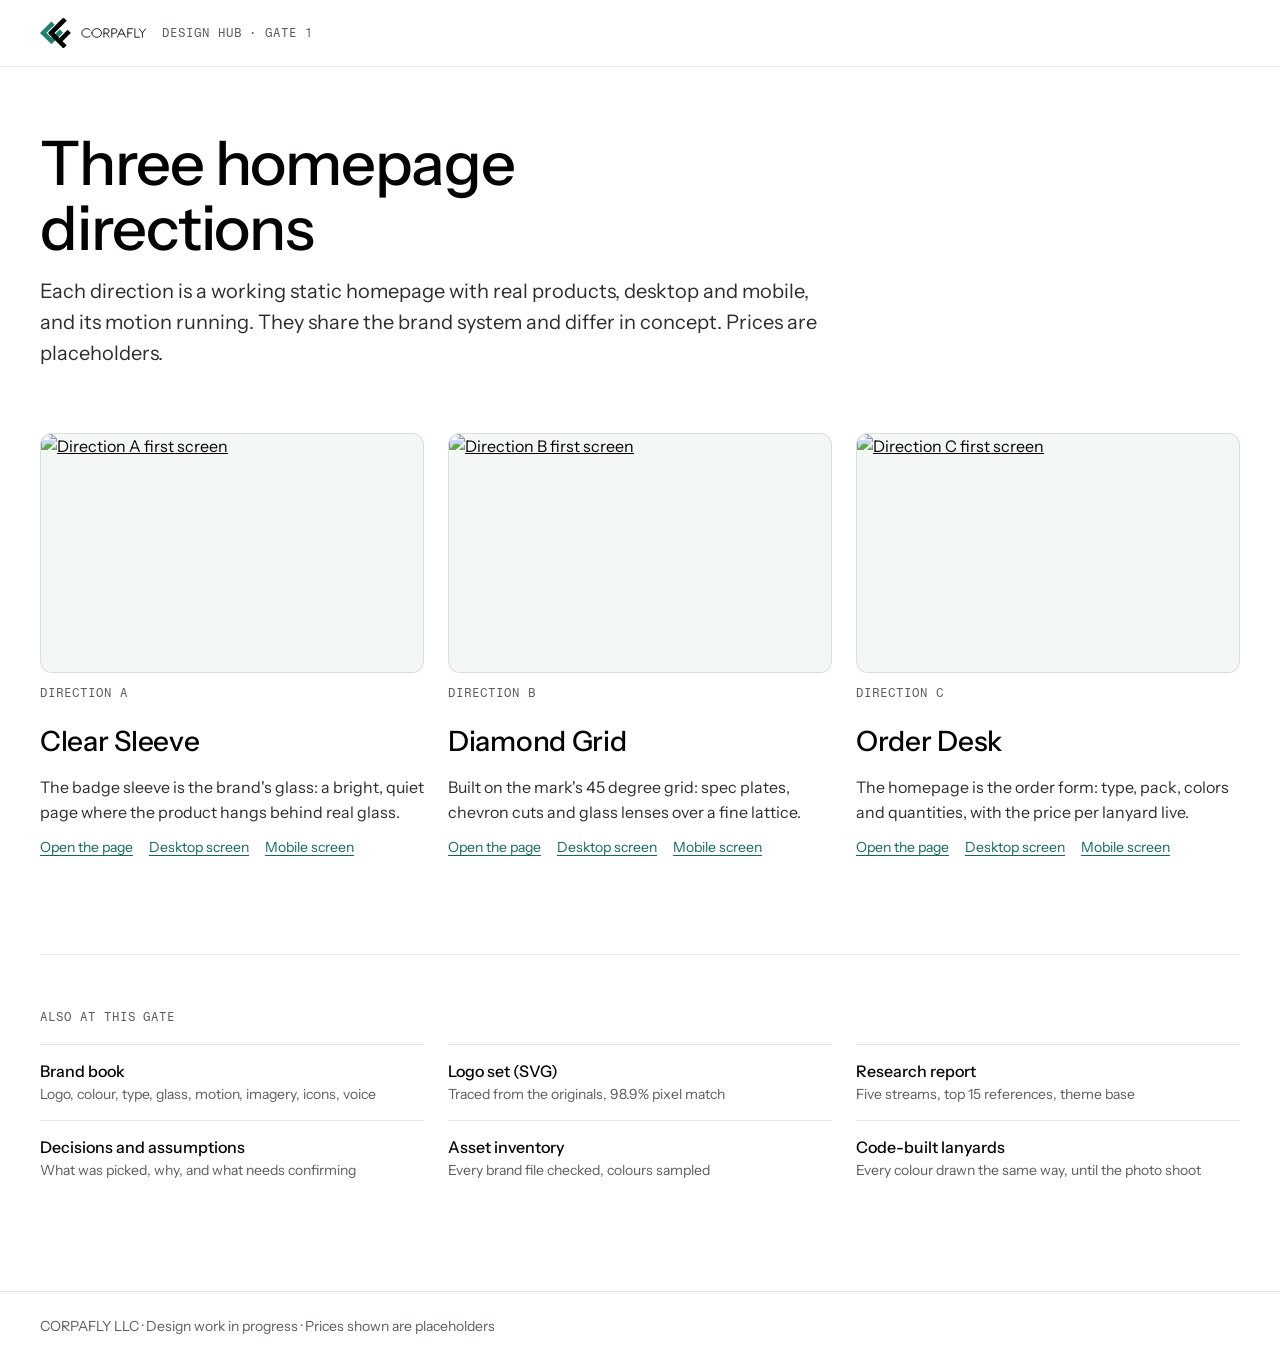
==== index.html @ c6120989 "Add GitHub Pages hub and prototypes README; fix brand book contrast - index.html: Gate 1 hub linking" ====
<!doctype html>
<html lang="en">
<head>
<meta charset="utf-8">
<meta name="viewport" content="width=device-width, initial-scale=1">
<title>Corpafly Design Hub</title>
<meta name="description" content="Corpafly store design: three homepage directions for Gate 1, the brand book, the logo set and the research.">
<meta name="robots" content="noindex">
<link rel="icon" href="brand/logo/favicon.svg" type="image/svg+xml">
<link rel="stylesheet" href="prototypes/shared/fonts/fonts.css">
<link rel="stylesheet" href="prototypes/shared/tokens.css">
<style>
  * { box-sizing: border-box; }
  body { margin: 0; background: var(--bg); color: var(--ink); font: 400 16px/1.55 "Instrument Sans", system-ui, sans-serif; -webkit-font-smoothing: antialiased; }
  a { color: inherit; }
  .wrap { max-width: var(--maxw); margin: 0 auto; padding: 0 var(--gutter); }
  header.top { border-bottom: 1px solid var(--line); }
  header.top .wrap { display: flex; align-items: center; gap: 16px; padding-top: 18px; padding-bottom: 18px; }
  header.top img { height: 30px; width: auto; }
  .label { font: 400 12px/1.4 "Fragment Mono", ui-monospace, monospace; letter-spacing: .08em; text-transform: uppercase; color: var(--muted); }
  h1 { font-size: var(--fs-3xl); font-weight: 500; letter-spacing: -0.02em; line-height: 1.05; margin: var(--s-8) 0 var(--s-4); max-width: 16ch; }
  .lede { font-size: var(--fs-lg); color: var(--ink-2); max-width: 60ch; margin: 0 0 var(--s-8); }
  .dirs { display: grid; grid-template-columns: repeat(3, minmax(0, 1fr)); gap: var(--s-5); }
  @media (max-width: 900px) { .dirs { grid-template-columns: minmax(0, 1fr); } }
  .dir { display: grid; gap: var(--s-3); align-content: start; }
  .dir .shot { display: block; aspect-ratio: 16 / 10; border-radius: var(--r-md); overflow: hidden; border: 1px solid var(--line); background: var(--n-50); }
  .dir .shot img { width: 100%; height: 100%; object-fit: cover; object-position: top; display: block; }
  .dir h2 { margin: 6px 0 0; font-size: var(--fs-xl); font-weight: 500; letter-spacing: -0.01em; }
  .dir p { margin: 0; color: var(--ink-2); }
  .dir .links { display: flex; flex-wrap: wrap; gap: 6px 16px; font-size: var(--fs-sm); }
  .dir .links a { color: var(--accent-ink); text-underline-offset: 3px; }
  .dir.rec .shot { outline: 2px solid var(--cf-teal); outline-offset: 3px; }
  .rec-tag { display: inline-block; margin-left: 8px; padding: 2px 8px; border-radius: var(--r-pill); background: var(--cf-teal); color: #fff; font: 500 11px "Fragment Mono", monospace; letter-spacing: .06em; text-transform: uppercase; vertical-align: middle; }
  section.more { border-top: 1px solid var(--line); margin-top: var(--s-9); padding: var(--s-7) 0 var(--s-9); }
  .more ul { list-style: none; padding: 0; margin: var(--s-4) 0 0; display: grid; grid-template-columns: repeat(3, minmax(0, 1fr)); gap: 0 var(--s-5); }
  @media (max-width: 900px) { .more ul { grid-template-columns: minmax(0, 1fr); } }
  .more li { border-top: 1px solid var(--line); padding: 14px 0; }
  .more li a { font-weight: 500; text-decoration: none; }
  .more li a:hover { color: var(--accent-ink); text-decoration: underline; }
  .more li span { display: block; color: var(--muted); font-size: var(--fs-sm); }
  footer { border-top: 1px solid var(--line); padding: var(--s-5) 0; color: var(--muted); font-size: var(--fs-sm); }
</style>
</head>
<body>
<header class="top">
  <div class="wrap">
    <img src="brand/logo/corpafly-lockup-small.svg" alt="Corpafly" width="104" height="30">
    <span class="label">Design hub · Gate 1</span>
  </div>
</header>
<main class="wrap">
  <h1>Three homepage directions</h1>
  <p class="lede">Each direction is a working static homepage with real products, desktop and mobile, and its motion running. They share the brand system and differ in concept. Prices are placeholders.</p>

  <div class="dirs">
    <article class="dir" id="dir-a">
      <a class="shot" href="prototypes/direction-a/"><img src="prototypes/screens/direction-a-1440-fold.png" alt="Direction A first screen" loading="lazy" width="1440" height="900"></a>
      <span class="label">Direction A</span>
      <h2>Clear Sleeve</h2>
      <p data-blurb>The badge sleeve is the brand's glass: a bright, quiet page where the product hangs behind real glass.</p>
      <p class="links"><a href="prototypes/direction-a/">Open the page</a><a href="prototypes/screens/direction-a-1440.jpg">Desktop screen</a><a href="prototypes/screens/direction-a-390.jpg">Mobile screen</a></p>
    </article>
    <article class="dir" id="dir-b">
      <a class="shot" href="prototypes/direction-b/"><img src="prototypes/screens/direction-b-1440-fold.png" alt="Direction B first screen" loading="lazy" width="1440" height="900"></a>
      <span class="label">Direction B</span>
      <h2>Diamond Grid</h2>
      <p data-blurb>Built on the mark's 45 degree grid: spec plates, chevron cuts and glass lenses over a fine lattice.</p>
      <p class="links"><a href="prototypes/direction-b/">Open the page</a><a href="prototypes/screens/direction-b-1440.jpg">Desktop screen</a><a href="prototypes/screens/direction-b-390.jpg">Mobile screen</a></p>
    </article>
    <article class="dir" id="dir-c">
      <a class="shot" href="prototypes/direction-c/"><img src="prototypes/screens/direction-c-1440-fold.png" alt="Direction C first screen" loading="lazy" width="1440" height="900"></a>
      <span class="label">Direction C</span>
      <h2>Order Desk</h2>
      <p data-blurb>The homepage is the order form: type, pack, colors and quantities, with the price per lanyard live.</p>
      <p class="links"><a href="prototypes/direction-c/">Open the page</a><a href="prototypes/screens/direction-c-1440.jpg">Desktop screen</a><a href="prototypes/screens/direction-c-390.jpg">Mobile screen</a></p>
    </article>
  </div>

  <section class="more">
    <span class="label">Also at this gate</span>
    <ul>
      <li><a href="brand/brand-book.html">Brand book</a><span>Logo, colour, type, glass, motion, imagery, icons, voice</span></li>
      <li><a href="https://github.com/MuneebHash/Corpafly-theme/blob/main/brand/logo/README.md">Logo set (SVG)</a><span>Traced from the originals, 98.9% pixel match</span></li>
      <li><a href="https://github.com/MuneebHash/Corpafly-theme/blob/main/research/REPORT.md">Research report</a><span>Five streams, top 15 references, theme base</span></li>
      <li><a href="https://github.com/MuneebHash/Corpafly-theme/blob/main/DECISIONS.md">Decisions and assumptions</a><span>What was picked, why, and what needs confirming</span></li>
      <li><a href="https://github.com/MuneebHash/Corpafly-theme/blob/main/brand/INVENTORY.md">Asset inventory</a><span>Every brand file checked, colours sampled</span></li>
      <li><a href="prototypes/shared/lanyard-demo.html">Code-built lanyards</a><span>Every colour drawn the same way, until the photo shoot</span></li>
    </ul>
  </section>
</main>
<footer><div class="wrap">CORPAFLY LLC · Design work in progress · Prices shown are placeholders</div></footer>
</body>
</html>
---- prototypes/shared/fonts/fonts.css ----
/* Self-hosted fonts for the Corpafly prototypes. All SIL Open Font License 1.1 (licence files in this folder).
   Latin subset WOFF2 from Google Fonts. Declaring a face does not download it: each page only pulls what it uses.
   Faces that are another company's identity type (Red Hat, IBM Plex, Mona Sans, Geist) are deliberately not used. */

/* Direction A: Instrument Sans (headlines and UI; width axis 75-100%), Fragment Mono (prices, specs) */
@font-face { font-family: "Instrument Sans"; src: url("instrument-sans.woff2") format("woff2"); font-weight: 400 700; font-stretch: 75% 100%; font-style: normal; font-display: swap; }
@font-face { font-family: "Instrument Sans"; src: url("instrument-sans-italic.woff2") format("woff2"); font-weight: 400 700; font-stretch: 75% 100%; font-style: italic; font-display: swap; }
@font-face { font-family: "Fragment Mono"; src: url("fragment-mono.woff2") format("woff2"); font-weight: 400; font-style: normal; font-display: swap; }
@font-face { font-family: "Fragment Mono"; src: url("fragment-mono-italic.woff2") format("woff2"); font-weight: 400; font-style: italic; font-display: swap; }

/* Direction B: Archivo (width axis 62-125%: expanded light headlines, normal-width body), Martian Mono (spec plates) */
@font-face { font-family: "Archivo"; src: url("archivo.woff2") format("woff2"); font-weight: 100 900; font-stretch: 62% 125%; font-style: normal; font-display: swap; }
@font-face { font-family: "Archivo"; src: url("archivo-italic.woff2") format("woff2"); font-weight: 100 900; font-stretch: 62% 125%; font-style: italic; font-display: swap; }
@font-face { font-family: "Martian Mono"; src: url("martian-mono.woff2") format("woff2"); font-weight: 100 800; font-stretch: 75% 112.5%; font-style: normal; font-display: swap; }

/* Direction C: Atkinson Hyperlegible Next (everything), Atkinson Hyperlegible Mono (quantities, totals) */
@font-face { font-family: "Atkinson Hyperlegible Next"; src: url("atkinson-hyperlegible-next.woff2") format("woff2"); font-weight: 200 800; font-style: normal; font-display: swap; }
@font-face { font-family: "Atkinson Hyperlegible Next"; src: url("atkinson-hyperlegible-next-italic.woff2") format("woff2"); font-weight: 200 800; font-style: italic; font-display: swap; }
@font-face { font-family: "Atkinson Hyperlegible Mono"; src: url("atkinson-hyperlegible-mono.woff2") format("woff2"); font-weight: 200 800; font-style: normal; font-display: swap; }
---- prototypes/shared/tokens.css ----
/* Corpafly design tokens, shared by every prototype and later by the theme.
   Colour values: brand teal and black are sampled from the logo files; ramps are built in OKLCH on the teal hue (178)
   so tints stay in the same family. Contrast pairs that pass WCAG 2.2 AA are noted where it matters. */

@property --strap { syntax: "<color>"; inherits: true; initial-value: #1F1F1F; }

:root {
  /* ---- Core brand ---- */
  --cf-teal: #1E806F;   /* logo C. 4.80:1 on white: AA for text on pure white only */
  --cf-black: #050301;  /* logo F */
  --cf-white: #FFFFFF;

  /* ---- Teal ramp ---- */
  --teal-50: #EFFAF7;  --teal-100: #DEF2ED; --teal-200: #BCE5DB; --teal-300: #8DCDBE; --teal-400: #58AA98;
  --teal-500: #1E806F; --teal-600: #106A5B; --teal-700: #045448; --teal-800: #013F35; --teal-900: #022B24; --teal-950: #021814;

  /* ---- Glass neutrals: cool greys with a trace of the teal hue, like the edge of float glass ---- */
  --n-0: #FFFFFF;  --n-25: #F9FCFB;  --n-50: #F3F7F6;  --n-100: #E9EEED; --n-200: #DADFDE; --n-300: #C3C9C7;
  --n-400: #9CA3A1; --n-500: #777D7C; --n-600: #595F5D; --n-700: #414645; --n-800: #2A2F2E; --n-900: #171C1B; --n-950: #0A0E0D;

  /* ---- Product strap colours. Black and blue sampled from product photos; the rest approximate until photos exist ---- */
  --strap-black: #1F1F1F; --strap-blue: #1E45A8; --strap-green: #1F7A45;
  --strap-red: #C42B2B;   --strap-yellow: #F2C12E; --strap-purple: #5E2D8C;

  /* ---- Semantic colours (light surfaces) ---- */
  --bg: var(--n-0);
  --surface: var(--n-50);
  --surface-2: var(--n-100);
  --ink: var(--cf-black);          /* 20.6:1 on white */
  --ink-2: var(--n-800);
  --muted: var(--n-600);           /* 6.0:1 on n-50. n-500 is for large text only */
  --line: rgba(5, 3, 1, 0.10);
  --line-strong: rgba(5, 3, 1, 0.22);
  --accent: var(--cf-teal);        /* fills, selected states, focus. Teal is a signal, not a surface */
  --accent-ink: var(--teal-600);   /* teal text on any tinted surface (6.0:1 on n-50) */
  --on-accent: #FFFFFF;
  --focus-ring: 0 0 0 2px var(--bg), 0 0 0 4px var(--cf-teal);

  /* ---- Type scale (fluid, 390 px to 1440 px) ---- */
  --fs-xs: 0.75rem;
  --fs-sm: 0.875rem;
  --fs-md: 1rem;
  --fs-lg: clamp(1.125rem, 1.05rem + 0.3vw, 1.25rem);
  --fs-xl: clamp(1.375rem, 1.2rem + 0.7vw, 1.75rem);
  --fs-2xl: clamp(1.75rem, 1.4rem + 1.5vw, 2.75rem);
  --fs-3xl: clamp(2.25rem, 1.6rem + 2.8vw, 4.25rem);
  --fs-4xl: clamp(2.75rem, 1.8rem + 4.2vw, 6rem);

  /* ---- Space (4 px base) ---- */
  --s-1: 4px; --s-2: 8px; --s-3: 12px; --s-4: 16px; --s-5: 24px; --s-6: 32px; --s-7: 48px; --s-8: 64px; --s-9: 96px; --s-10: 128px;
  --gutter: clamp(16px, 4vw, 40px);
  --maxw: 1320px;

  /* ---- Radius: small and consistent. Pills only for chips and steppers ---- */
  --r-xs: 4px; --r-sm: 8px; --r-md: 12px; --r-lg: 18px; --r-xl: 26px; --r-pill: 999px;

  /* ---- Shadows: one light source, top left ---- */
  --shadow-1: 0 1px 1px rgba(5, 3, 1, 0.04), 0 2px 6px -2px rgba(5, 3, 1, 0.08);
  --shadow-2: 0 1px 1px rgba(5, 3, 1, 0.04), 0 10px 24px -10px rgba(5, 3, 1, 0.16);
  --shadow-3: 0 2px 2px rgba(5, 3, 1, 0.04), 0 24px 48px -20px rgba(5, 3, 1, 0.24);

  /* ---- Glass material (research/01-glass-motion.md, section 3) ----
     Tint floors are worst-case: ink text needs >= 72% white behind it even over pure black,
     white text needs >= 62% ink even over pure white. Cost grows with glass AREA, not blur radius. */
  --glass-blur: 16px;                                 /* 12px under 768px, 24px for drawer and quick-view */
  --glass-saturate: 150%;
  /* light glass */
  --glass-tint: rgba(255, 255, 255, 0.56);            /* chrome over known content, or icon-only */
  --glass-tint-strong: rgba(255, 255, 255, 0.72);     /* any text over content that can scroll behind */
  --glass-edge: rgba(255, 255, 255, 0.55);            /* 1 px rim */
  --glass-hairline: rgba(5, 3, 1, 0.06);              /* outer line that separates glass from white pages */
  --glass-highlight: inset 0 1px 0 rgba(255, 255, 255, 0.70);
  --glass-fallback: rgba(255, 255, 255, 0.94);        /* no backdrop-filter */
  /* dark glass */
  --glass-dark-tint: rgba(5, 3, 1, 0.50);
  --glass-dark-tint-strong: rgba(5, 3, 1, 0.64);      /* white text */
  --glass-dark-edge: rgba(255, 255, 255, 0.14);
  --glass-dark-highlight: inset 0 1px 0 rgba(255, 255, 255, 0.12);
  --glass-dark-fallback: rgba(5, 3, 1, 0.92);

  /* ---- Motion (research/01-glass-motion.md). Animate transform and opacity only ---- */
  --dur-press: 100ms;   /* press feedback (buttons scale to 0.98) */
  --dur-quick: 160ms;   /* hover, small state changes */
  --dur-ui: 240ms;      /* menus, popovers, price changes */
  --dur-panel: 320ms;   /* drawers in (out: 200ms) */
  --dur-enter: 480ms;   /* first-view reveals: rise 12px + fade, 40ms stagger, 4 items max */
  --dur-hero: 800ms;    /* the one hero product moment */
  --ease-standard: cubic-bezier(0.2, 0, 0, 1);      /* state changes */
  --ease-out: cubic-bezier(0.05, 0.7, 0.1, 1);      /* entrances: fast start, long settle */
  --ease-in: cubic-bezier(0.3, 0, 0.8, 0.15);       /* exits */
  --ease-ui: cubic-bezier(0.2, 0, 0.38, 0.9);       /* small productive UI changes */
  --ease-spring: linear(0, 0.22 7%, 0.69 18%, 1.03 31%, 1.1 38%, 1.07 46%, 1 58%, 0.99 70%, 1);  /* one soft overshoot */

  --z-header: 50; --z-drawer: 80; --z-toast: 90;
}

/* ---------- Glass utilities ----------
   Solid-first: the fallback is the default, live glass is the enhancement. Add .glass--text when text sits on it.
   Never nest glass inside glass, never animate the blur, max three glass layers on screen. */
.glass, .glass-dark { position: relative; }
.glass {
  background: var(--glass-fallback);
  border: 1px solid var(--glass-edge);
  box-shadow: var(--glass-highlight), 0 0 0 1px var(--glass-hairline), 0 8px 24px rgba(5, 3, 1, 0.08);
}
.glass-dark {
  color: #fff;
  background: var(--glass-dark-fallback);
  border: 1px solid var(--glass-dark-edge);
  box-shadow: var(--glass-dark-highlight), 0 8px 24px rgba(5, 3, 1, 0.18);
}
@supports (backdrop-filter: blur(1px)) or (-webkit-backdrop-filter: blur(1px)) {
  .glass, .glass-dark {
    -webkit-backdrop-filter: blur(var(--glass-blur)) saturate(var(--glass-saturate));
    backdrop-filter: blur(var(--glass-blur)) saturate(var(--glass-saturate));
  }
  .glass { background: var(--glass-tint); }
  .glass.glass--text { background: var(--glass-tint-strong); }
  .glass-dark { background: var(--glass-dark-tint); }
  .glass-dark.glass--text { background: var(--glass-dark-tint-strong); }
}
@media (max-width: 767px) { :root { --glass-blur: 12px; } }
/* Less transparency or more contrast requested: solid surfaces with an ink border.
   (Safari ignores prefers-reduced-transparency; prefers-contrast works everywhere.) */
@media (prefers-reduced-transparency: reduce), (prefers-contrast: more) {
  .glass, .glass-dark { -webkit-backdrop-filter: none; backdrop-filter: none; }
  .glass, .glass.glass--text { background: #fff; border-color: var(--cf-black); }
  .glass-dark, .glass-dark.glass--text { background: var(--cf-black); border-color: #fff; }
}
@media (forced-colors: active) {
  .glass, .glass-dark { -webkit-backdrop-filter: none; backdrop-filter: none; background: Canvas; border: 1px solid CanvasText; }
}

/* ---------- Shared basics ---------- */
:where(a, button, input, select, textarea, summary, [tabindex]):focus-visible {
  outline: 2px solid var(--cf-teal);
  outline-offset: 2px;
}
.visually-hidden {
  position: absolute !important; width: 1px; height: 1px; padding: 0; margin: -1px;
  overflow: hidden; clip: rect(0 0 0 0); white-space: nowrap; border: 0;
}
.skip-link {
  position: absolute; left: var(--s-4); top: -100px; z-index: 100; padding: var(--s-3) var(--s-4);
  background: var(--ink); color: #fff; border-radius: var(--r-sm); text-decoration: none;
}
.skip-link:focus { top: var(--s-4); }

/* A swatch always carries a hairline ring: yellow is 1.7:1 on white and black disappears on dark. */
.swatch-dot {
  display: inline-block; width: 1em; height: 1em; border-radius: 50%;
  background: var(--strap); box-shadow: inset 0 0 0 1px rgba(5, 3, 1, 0.18), inset 0 1px 1px rgba(255, 255, 255, 0.25);
}

/* Placeholder label for anything not yet confirmed (prices, specs, photos). */
.ph-tag {
  display: inline-flex; align-items: center; gap: 4px; padding: 1px 6px; border-radius: var(--r-pill);
  font: 500 10px/1.6 ui-monospace, monospace; letter-spacing: 0.06em; text-transform: uppercase;
  color: #6B4E00; background: #FFF3CC; border: 1px dashed #C99A00; vertical-align: middle; white-space: nowrap;
}

/* Functional icons (icons.svg sprite, Phosphor, MIT). Icons never stand alone as section markers. */
.icon { width: 1.25em; height: 1.25em; fill: currentColor; flex: none; vertical-align: -0.2em; }
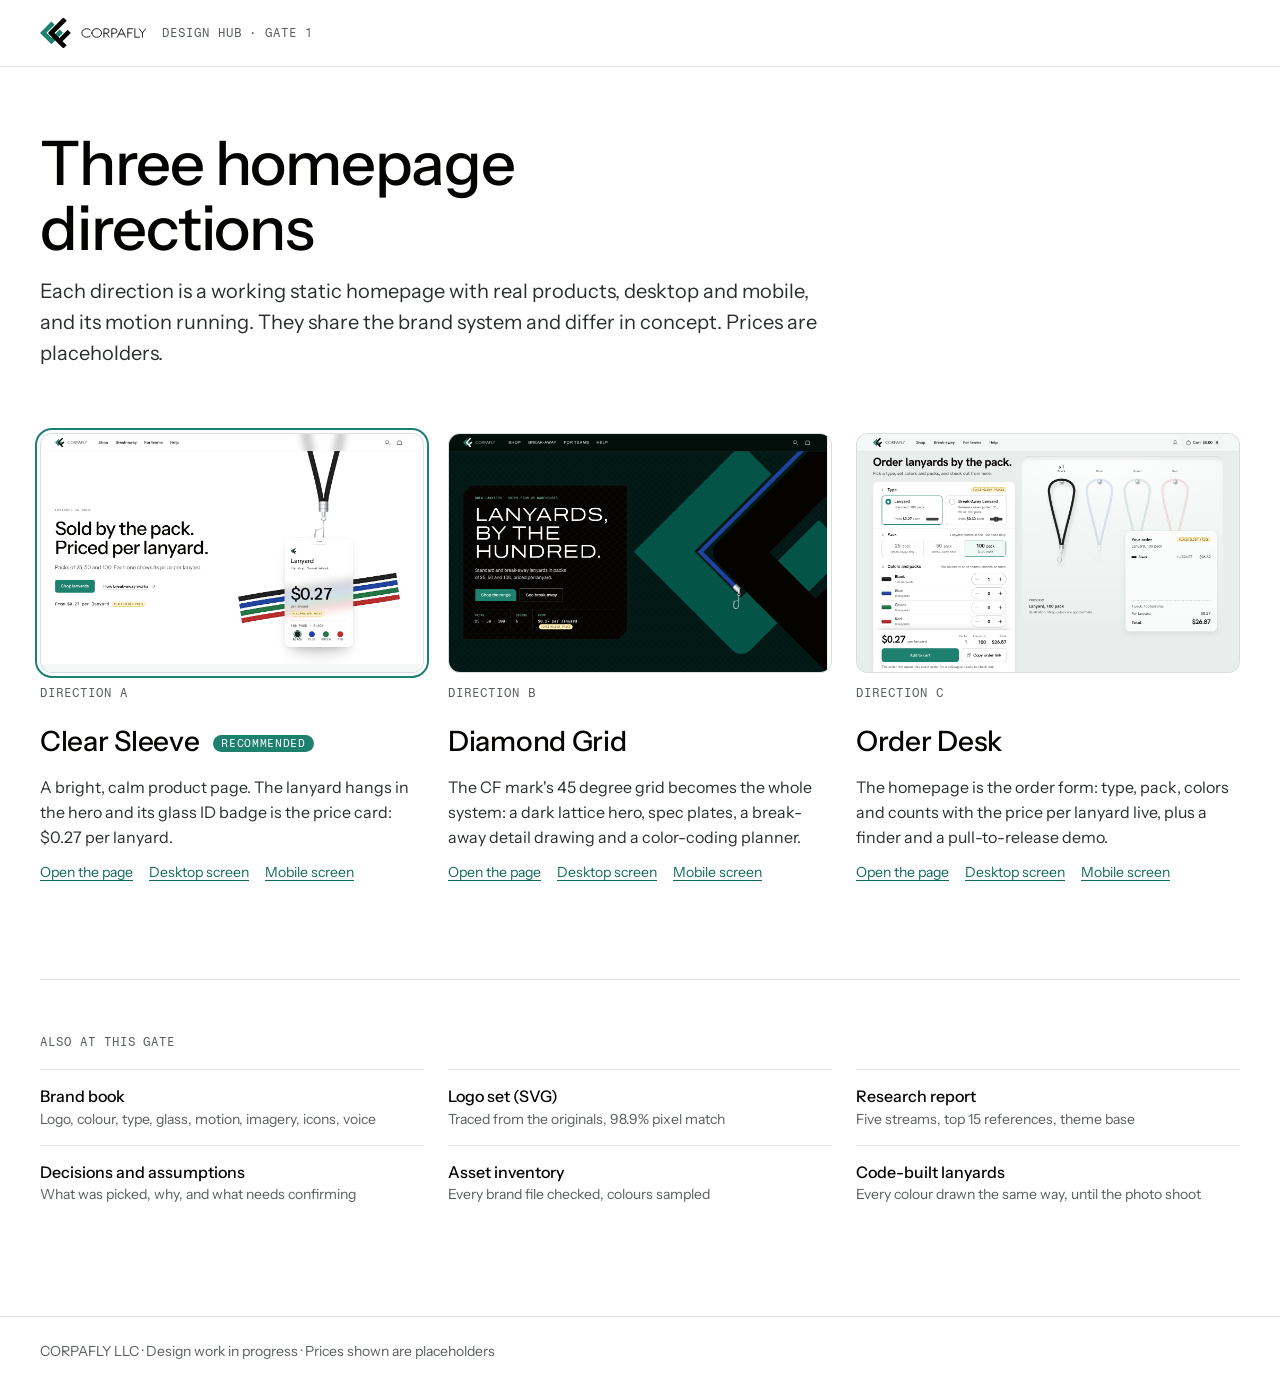
==== commit 7e2f8349: "Phase 2 complete: three directions reviewed and fixed; Gate 1 - Independent QA round per direction (" ====
--- a/index.html
+++ b/index.html
@@ -53,25 +53,25 @@
   <p class="lede">Each direction is a working static homepage with real products, desktop and mobile, and its motion running. They share the brand system and differ in concept. Prices are placeholders.</p>
 
   <div class="dirs">
-    <article class="dir" id="dir-a">
+    <article class="dir rec" id="dir-a">
       <a class="shot" href="prototypes/direction-a/"><img src="prototypes/screens/direction-a-1440-fold.png" alt="Direction A first screen" loading="lazy" width="1440" height="900"></a>
       <span class="label">Direction A</span>
-      <h2>Clear Sleeve</h2>
-      <p data-blurb>The badge sleeve is the brand's glass: a bright, quiet page where the product hangs behind real glass.</p>
+      <h2>Clear Sleeve <span class="rec-tag">Recommended</span></h2>
+      <p data-blurb>A bright, calm product page. The lanyard hangs in the hero and its glass ID badge is the price card: $0.27 per lanyard.</p>
       <p class="links"><a href="prototypes/direction-a/">Open the page</a><a href="prototypes/screens/direction-a-1440.jpg">Desktop screen</a><a href="prototypes/screens/direction-a-390.jpg">Mobile screen</a></p>
     </article>
     <article class="dir" id="dir-b">
       <a class="shot" href="prototypes/direction-b/"><img src="prototypes/screens/direction-b-1440-fold.png" alt="Direction B first screen" loading="lazy" width="1440" height="900"></a>
       <span class="label">Direction B</span>
       <h2>Diamond Grid</h2>
-      <p data-blurb>Built on the mark's 45 degree grid: spec plates, chevron cuts and glass lenses over a fine lattice.</p>
+      <p data-blurb>The CF mark's 45 degree grid becomes the whole system: a dark lattice hero, spec plates, a break-away detail drawing and a color-coding planner.</p>
       <p class="links"><a href="prototypes/direction-b/">Open the page</a><a href="prototypes/screens/direction-b-1440.jpg">Desktop screen</a><a href="prototypes/screens/direction-b-390.jpg">Mobile screen</a></p>
     </article>
     <article class="dir" id="dir-c">
       <a class="shot" href="prototypes/direction-c/"><img src="prototypes/screens/direction-c-1440-fold.png" alt="Direction C first screen" loading="lazy" width="1440" height="900"></a>
       <span class="label">Direction C</span>
       <h2>Order Desk</h2>
-      <p data-blurb>The homepage is the order form: type, pack, colors and quantities, with the price per lanyard live.</p>
+      <p data-blurb>The homepage is the order form: type, pack, colors and counts with the price per lanyard live, plus a finder and a pull-to-release demo.</p>
       <p class="links"><a href="prototypes/direction-c/">Open the page</a><a href="prototypes/screens/direction-c-1440.jpg">Desktop screen</a><a href="prototypes/screens/direction-c-390.jpg">Mobile screen</a></p>
     </article>
   </div>
--- a/prototypes/shared/fonts/fonts.css
+++ b/prototypes/shared/fonts/fonts.css
@@ -13,7 +13,7 @@
 @font-face { font-family: "Archivo"; src: url("archivo-italic.woff2") format("woff2"); font-weight: 100 900; font-stretch: 62% 125%; font-style: italic; font-display: swap; }
 @font-face { font-family: "Martian Mono"; src: url("martian-mono.woff2") format("woff2"); font-weight: 100 800; font-stretch: 75% 112.5%; font-style: normal; font-display: swap; }
 
-/* Direction C: Atkinson Hyperlegible Next (everything), Atkinson Hyperlegible Mono (quantities, totals) */
-@font-face { font-family: "Atkinson Hyperlegible Next"; src: url("atkinson-hyperlegible-next.woff2") format("woff2"); font-weight: 200 800; font-style: normal; font-display: swap; }
-@font-face { font-family: "Atkinson Hyperlegible Next"; src: url("atkinson-hyperlegible-next-italic.woff2") format("woff2"); font-weight: 200 800; font-style: italic; font-display: swap; }
-@font-face { font-family: "Atkinson Hyperlegible Mono"; src: url("atkinson-hyperlegible-mono.woff2") format("woff2"); font-weight: 200 800; font-style: normal; font-display: swap; }
+/* Direction C: Hanken Grotesk (everything). Its digits are tabular by default, so totals align and roll cleanly,
+   and its zero is plain (Atkinson Hyperlegible's slashed zero made prices read like code). */
+@font-face { font-family: "Hanken Grotesk"; src: url("hanken-grotesk.woff2") format("woff2"); font-weight: 100 900; font-style: normal; font-display: swap; }
+@font-face { font-family: "Hanken Grotesk"; src: url("hanken-grotesk-italic.woff2") format("woff2"); font-weight: 100 900; font-style: italic; font-display: swap; }
